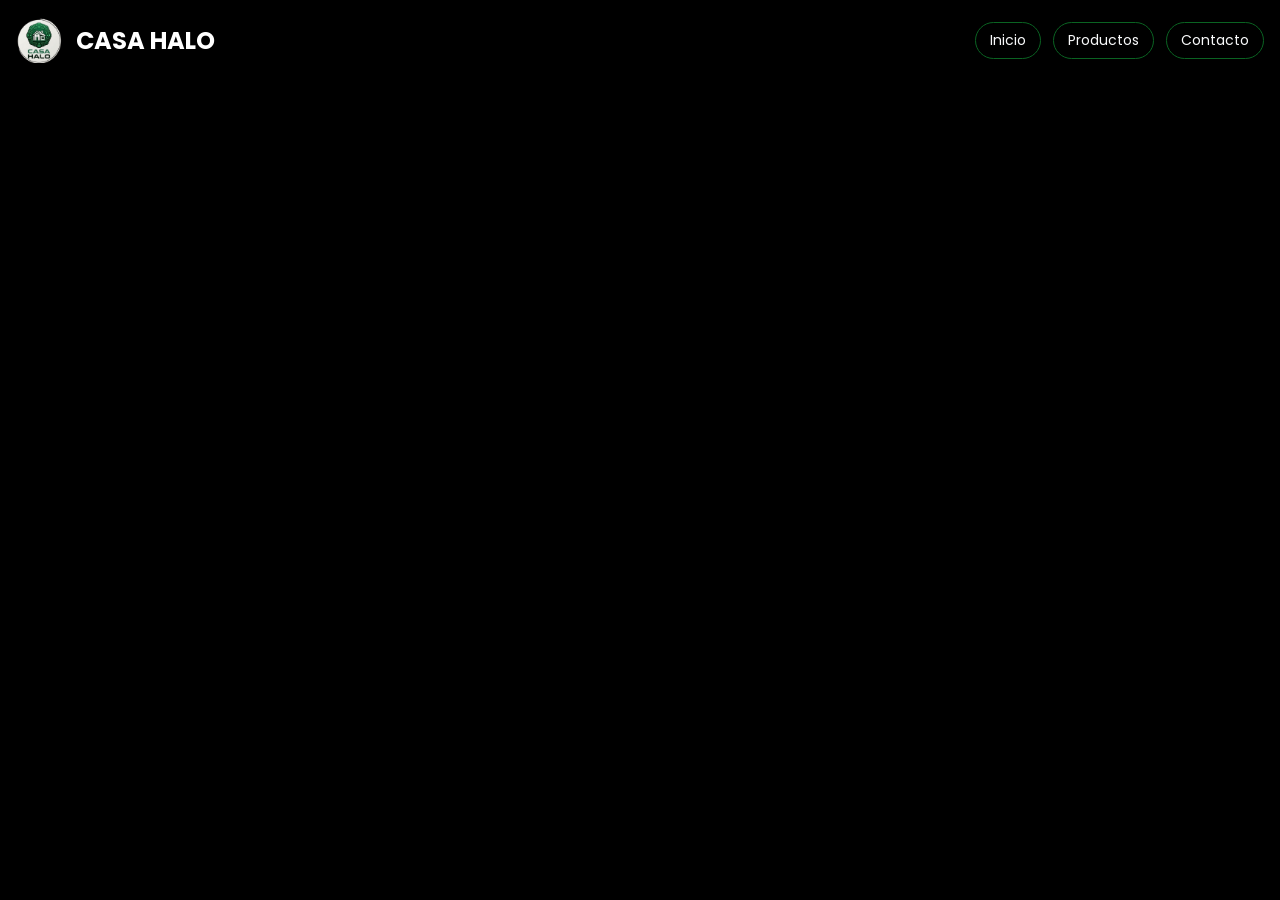
==== Productos.html @ 9bcbed88 "Subiendo html,css e imagenes" ====
<!DOCTYPE html>
<html lang="es">
<head>
  <meta charset="UTF-8">
  <title>Casa Halo</title>
  <link rel="stylesheet" href="estilo.css">
  <link rel="preconnect" href="https://fonts.googleapis.com">
 <link rel="preconnect" href="https://fonts.gstatic.com" crossorigin>
 <link href="https://fonts.googleapis.com/css2?family=Poppins:wght@300;400;600;700&display=swap" rel="stylesheet">
</head>
<body>
  <header>
   <div class="logo">
         <img src="Imagenes/Logo.png" alt="Casa Halo Logo" class="logo-img">
         <span>CASA HALO</span>
            </div>
    <nav class="barra">
      <a href="index.html" class="nav-link">Inicio</a>
      <a href="Productos.html" class="nav-link">Productos</a>
      <a href="Contactos.html" class="nav-link">Contacto</a>
    </nav>
  </header>
---- estilo.css ----
html {
  --color-gray-50: #f9fafb;
  --color-gray-100: #f3f4f6;
  --color-gray-300: #d1d5db;
  --color-gray-700: #374151;
  --color-gray-900: #111827;
  --color-white: #ffffff;

  --color-heading: #0A6322;
  --color-border-strong: #0A6322;

  --font-size-base: 1rem;
  --font-size-sm: 0.875rem;
  --font-size-lg: 1.25rem;
  --font-size-xl: 1.5rem;
  --font-size-2xl: 2rem;

  --space-xs: 0.5rem;
  --space-sm: 0.75rem;
  --space-md: 1rem;
  --space-lg: 1.5rem;
  --space-xl: 2rem;

  --radius-md: 0.75rem;
  --radius-lg: 1.5rem;

  --accent-color: #0A6322;
  --accent-color-strong: #0A6322;

  --text-color-main: var(--color-gray-50);
  --text-color-muted: var(--color-gray-300);

  --surface-color: #000000;
  --surface-alt-color: #0a0a0a;

  --border-color-soft: var(--color-border-strong);

  font-size: 100%;

  --bg: #000;
  --text: #fff;
  --card-bg: #0a0a0a;
}

*,
*::before,
*::after {
  box-sizing: border-box;
}

body {
  margin: 0;
  font-family: "Poppins", sans-serif;
  font-size: var(--font-size-base);
  color: var(--text-color-main);
  background: var(--surface-color);
  min-height: 100vh;
}

.card {
  background: var(--card-bg);
}

img {
  max-width: 100%;
  height: auto;
  display: block;
}

h1, h2, h3 {
  color: var(--color-heading);
}

header {
  display: flex;
  justify-content: space-between;
  align-items: center;
  padding: var(--space-md);
  color: var(--text-color-main);
}

.logo {
  display: flex;
  align-items: center;
  gap: 0.75rem;
  color: white;
  font-weight: 700;
  font-size: 1.5rem;
}

.logo-img {
  width: 3rem;
  height: 3rem;
  object-fit: contain;
}

.logo-icon {
  font-size: var(--font-size-lg);
}

.logo-text {
  font-size: var(--font-size-lg);
}

.barra {
  display: flex;
  flex-wrap: wrap;
  gap: var(--space-sm);
  align-items: center;
}

.nav-link {
  font-size: var(--font-size-sm);
  text-decoration: none;
  color: var(--text-color-main);
  padding: 0.5em 1em;
  border-radius: 999em;
  border: 1px solid var(--color-border-strong);
}

.nav-link:hover {
  background-color: rgba(255, 255, 255, 0.12);
}

.main-layout {
  padding: var(--space-md);
  padding-bottom: var(--space-xl);
}

.theme-switch {
  width: 2rem;
  height: 2rem;
  border-radius: 50%;
  border: 2px solid var(--color-border-strong);
  cursor: pointer;
  position: relative;
  display: flex;
  align-items: center;
  justify-content: center;
  font-size: 1.1rem;
  color: var(--color-heading);
  background: var(--surface-alt-color);
  transition: 0.3s ease;
}

.theme-switch::before {
  content: "🌙";
  transition: 0.3s ease;
}

#theme-toggle:checked + header .theme-switch::before {
  content: "☀️";
}

#theme-toggle:checked ~ * {
  --surface-color: #ffffff;
  --surface-alt-color: #f3f4f6;
  --text-color-main: #111827;
  --text-color-muted: #374151;
  --color-heading: #0A6322;
  --color-border-strong: #0A6322;
  background: var(--surface-color);
  color: var(--text-color-main);
}

.hero {
  display: grid;
  gap: var(--space-lg);
}

.hero-image {
  width: 100%;
  border: 50%;
}

.hero-image-placeholder {
  background: linear-gradient(135deg, var(--accent-color), var(--accent-color-strong));
  border-radius: var(--radius-lg);
  padding: var(--space-xl);
  color: var(--text-color-main);
  text-align: center;
  font-size: var(--font-size-lg);
  border: 1px solid var(--color-border-strong);
}

.hero-content {
  background-color: var(--surface-alt-color);
  border-radius: var(--radius-lg);
  padding: var(--space-lg);
  box-shadow: 0 0.5rem 1.5rem rgba(0, 0, 0, 0.25);
  border: 1px solid var(--color-border-strong);
}

.hero-title {
  margin: 0 0 var(--space-md);
  font-size: var(--font-size-2xl);
}

.hero-text {
  margin: 0 0 var(--space-sm);
  font-size: var(--font-size-sm);
  line-height: 1.6;
  color: var(--text-color-muted);
}

.dashboard {
  margin-top: var(--space-xl);
}

.dashboard-title {
  margin: 0 0 var(--space-md);
  font-size: var(--font-size-xl);
  color: var(--color-white);
}

.dashboard-grid {
  display: grid;
  gap: var(--space-md);
  grid-template-columns: repeat(auto-fill, minmax(300px, 1fr));
}

.card {
  background-color: var(--surface-alt-color);
  border-radius: var(--radius-md);
  padding: var(--space-md);
  border: 1px solid var(--color-border-strong);
}

.card-title {
  margin: 0 0 var(--space-xs);
  font-size: var(--font-size-lg);
}

.card-text {
  margin: 0;
  font-size: var(--font-size-sm);
  color: var(--text-color-muted);
}

footer {
  padding: var(--space-md);
  text-align: center;
  color: var(--color-white);
  font-size: var(--font-size-sm);
}

.footer-text {
  margin: 0;
}

@media (min-width: 48rem) {
  .site-header {
    flex-direction: row;
    justify-content: space-between;
    align-items: center;
  }

  .main-layout {
    max-width: 70rem;
    margin: 0 auto;
  }

  .hero {
    grid-template-columns: 1.1fr 1fr;
    align-items: center;
  }

  .hero-image-placeholder {
    padding: var(--space-xl);
    font-size: var(--font-size-xl);
  }
}
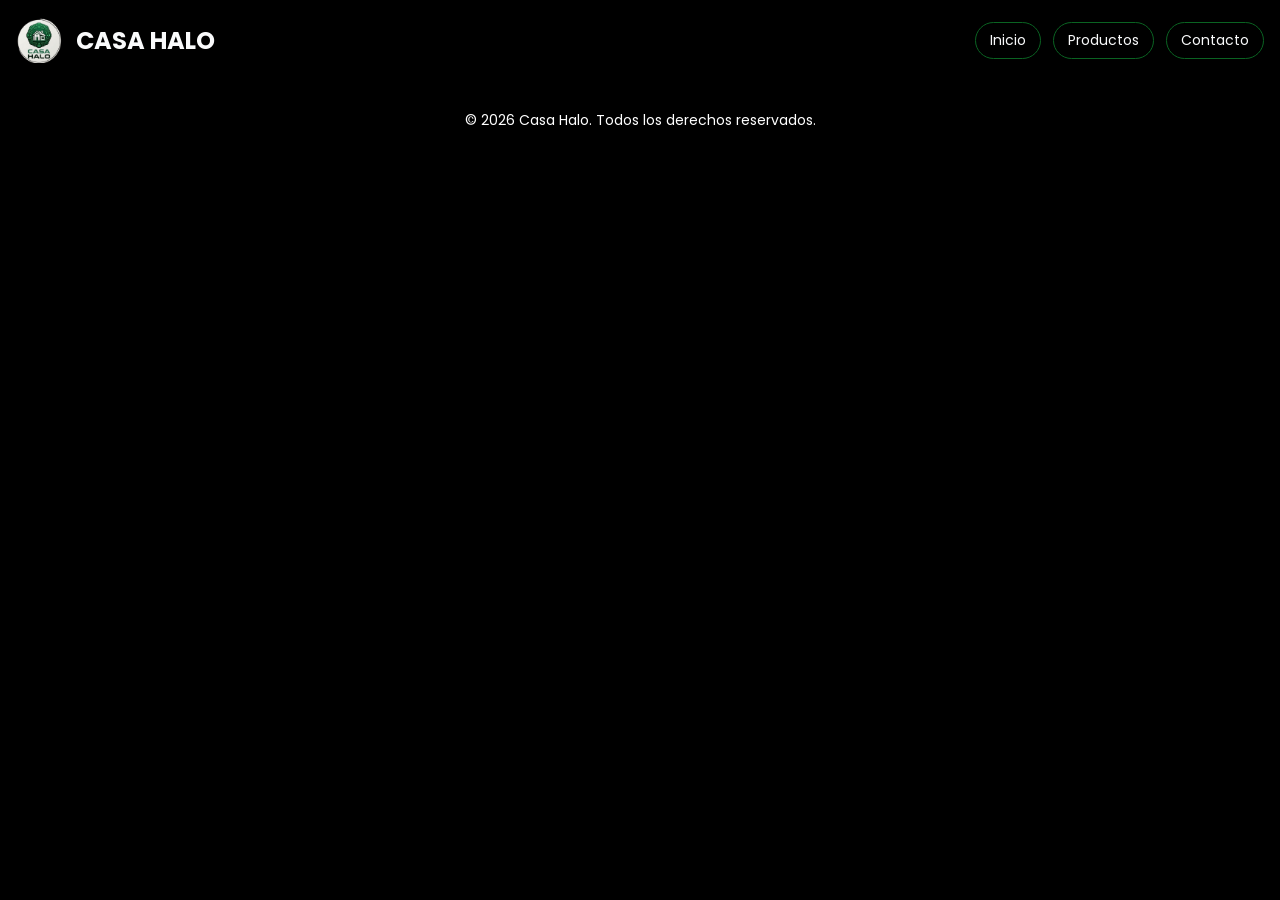
==== commit 74b6cc6f: "Agregado de modo Luz/Oscuro" ====
--- a/Productos.html
+++ b/Productos.html
@@ -19,4 +19,14 @@
       <a href="Productos.html" class="nav-link">Productos</a>
       <a href="Contactos.html" class="nav-link">Contacto</a>
     </nav>
-  </header>+  </header>
+
+
+
+
+   <footer>
+    <p>© 2026 Casa Halo. Todos los derechos reservados.</p>
+  </footer>
+  </div>
+</body>
+</html>
--- a/estilo.css
+++ b/estilo.css
@@ -57,6 +57,14 @@
   min-height: 100vh;
 }
 
+.pagina {
+  min-height: 100vh;
+  background: var(--surface-color);
+  color: var(--text-color-main);
+}
+
+
+
 .card {
   background: var(--card-bg);
 }
@@ -86,6 +94,7 @@
   color: white;
   font-weight: 700;
   font-size: 1.5rem;
+  color: var(--text-color-main);
 }
 
 .logo-img {
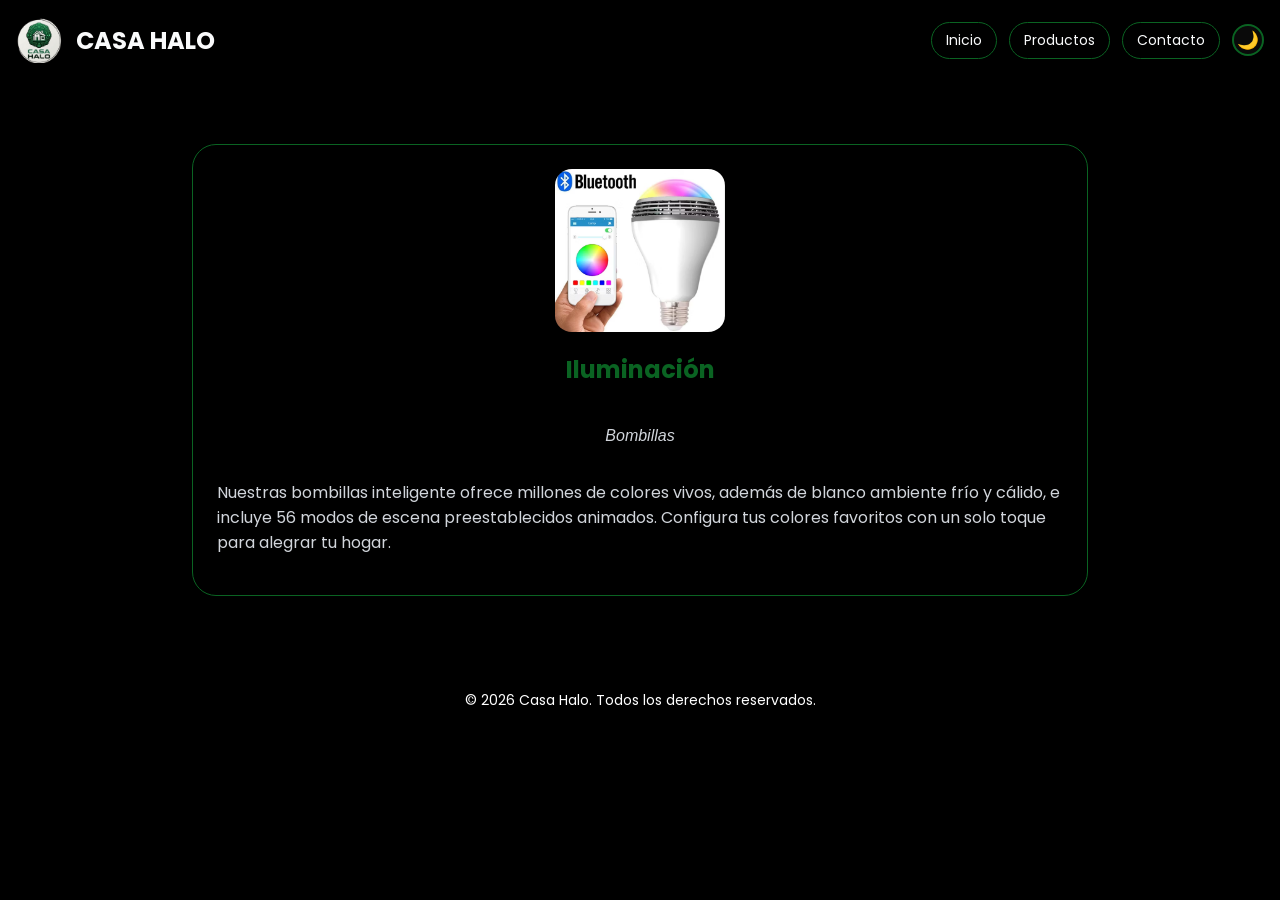
==== commit 8d9b82ea: "Correcciones y mejoras visuales" ====
--- a/Productos.html
+++ b/Productos.html
@@ -9,6 +9,8 @@
  <link href="https://fonts.googleapis.com/css2?family=Poppins:wght@300;400;600;700&display=swap" rel="stylesheet">
 </head>
 <body>
+  <input type="checkbox" id="theme-toggle" hidden>
+   <div class="pagina">
   <header>
    <div class="logo">
          <img src="Imagenes/Logo.png" alt="Casa Halo Logo" class="logo-img">
@@ -18,12 +20,29 @@
       <a href="index.html" class="nav-link">Inicio</a>
       <a href="Productos.html" class="nav-link">Productos</a>
       <a href="Contactos.html" class="nav-link">Contacto</a>
+
+      <label for="theme-toggle" class="theme-switch"></label>
     </nav>
   </header>
+<body>
+
+  <main class="area">
+   <div class="apartado">
+            <img src="Imagenes/Bombilla.avif" class="img-apartado">
+
+            <h2>Iluminación</h2>
+            <p><em>Bombillas</em></p>
+
+            <p>
+                Nuestras bombillas inteligente ofrece millones de colores vivos, además de blanco ambiente frío y cálido, e incluye 56 modos de escena preestablecidos animados.
+                 Configura tus colores favoritos con un solo toque para alegrar tu hogar. 
+            </p>
+        </div>
 
 
 
 
+  </main>
    <footer>
     <p>© 2026 Casa Halo. Todos los derechos reservados.</p>
   </footer>
--- a/estilo.css
+++ b/estilo.css
@@ -62,7 +62,6 @@
   background: var(--surface-color);
   color: var(--text-color-main);
 }
-
 
 
 .card {
@@ -157,11 +156,11 @@
   transition: 0.3s ease;
 }
 
-#theme-toggle:checked + header .theme-switch::before {
+#theme-toggle:checked ~ .pagina header .theme-switch::before {
   content: "☀️";
 }
 
-#theme-toggle:checked ~ * {
+#theme-toggle:checked ~ .pagina {
   --surface-color: #ffffff;
   --surface-alt-color: #f3f4f6;
   --text-color-main: #111827;
@@ -182,6 +181,10 @@
   border: 50%;
 }
 
+.imagen{
+  border-radius: 10%;
+}
+
 .hero-image-placeholder {
   background: linear-gradient(135deg, var(--accent-color), var(--accent-color-strong));
   border-radius: var(--radius-lg);
@@ -244,6 +247,34 @@
   margin: 0;
   font-size: var(--font-size-sm);
   color: var(--text-color-muted);
+}
+
+.apartado{
+flex: 1;
+    color: var(--text-color-muted);
+    border-radius: var(--radius-lg);
+  padding: var(--space-lg);
+  box-shadow: 0 0.5rem 1.5rem rgba(0, 0, 0, 0.25);
+  border: 1px solid var(--color-border-strong);
+    display: flex;
+    flex-direction: column;
+    align-items: center;
+    }
+
+   .img-apartado {
+    width: 20%;
+    height: 10%;
+    object-fit: cover;
+    border-radius: 10%;
+}
+
+.area{
+    max-width: 80%;
+    margin: 0 auto;
+    padding: 5%;
+    display: flex;
+    flex-direction: column;
+    gap: 18px;
 }
 
 footer {
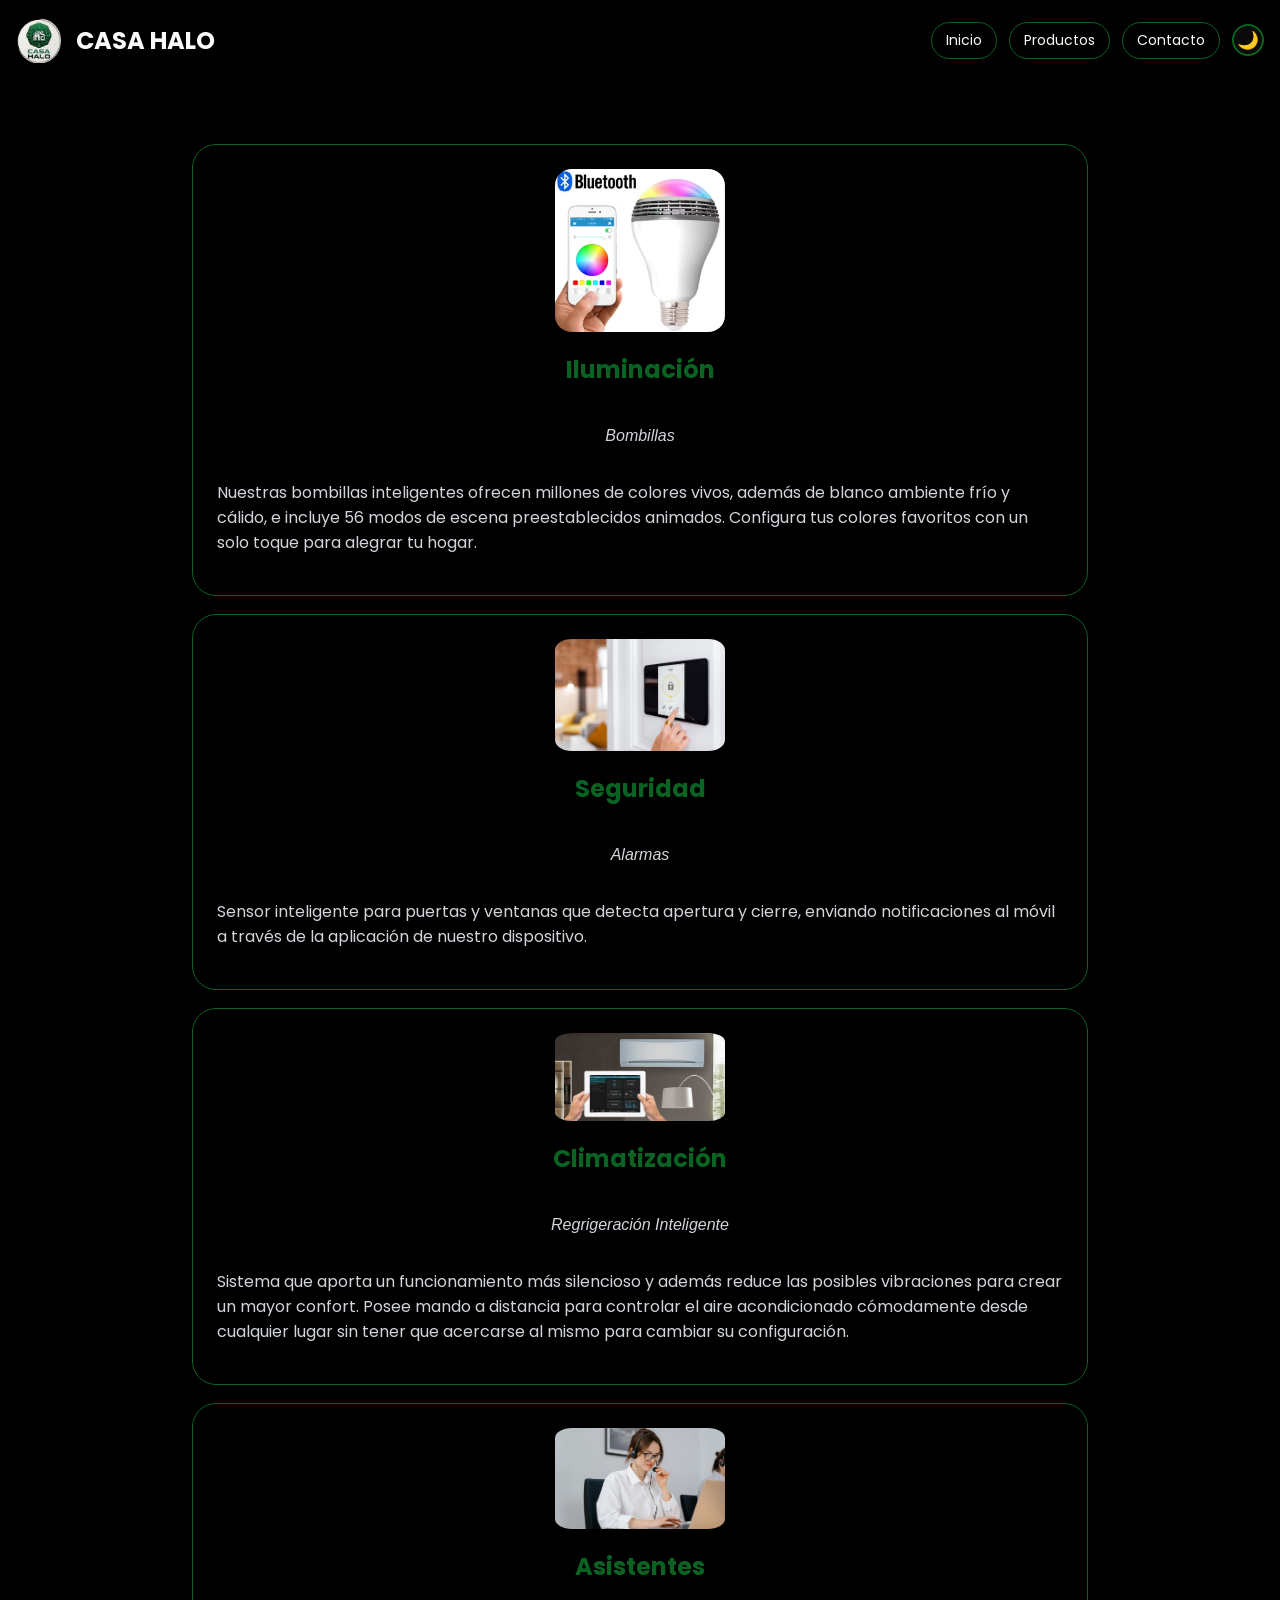
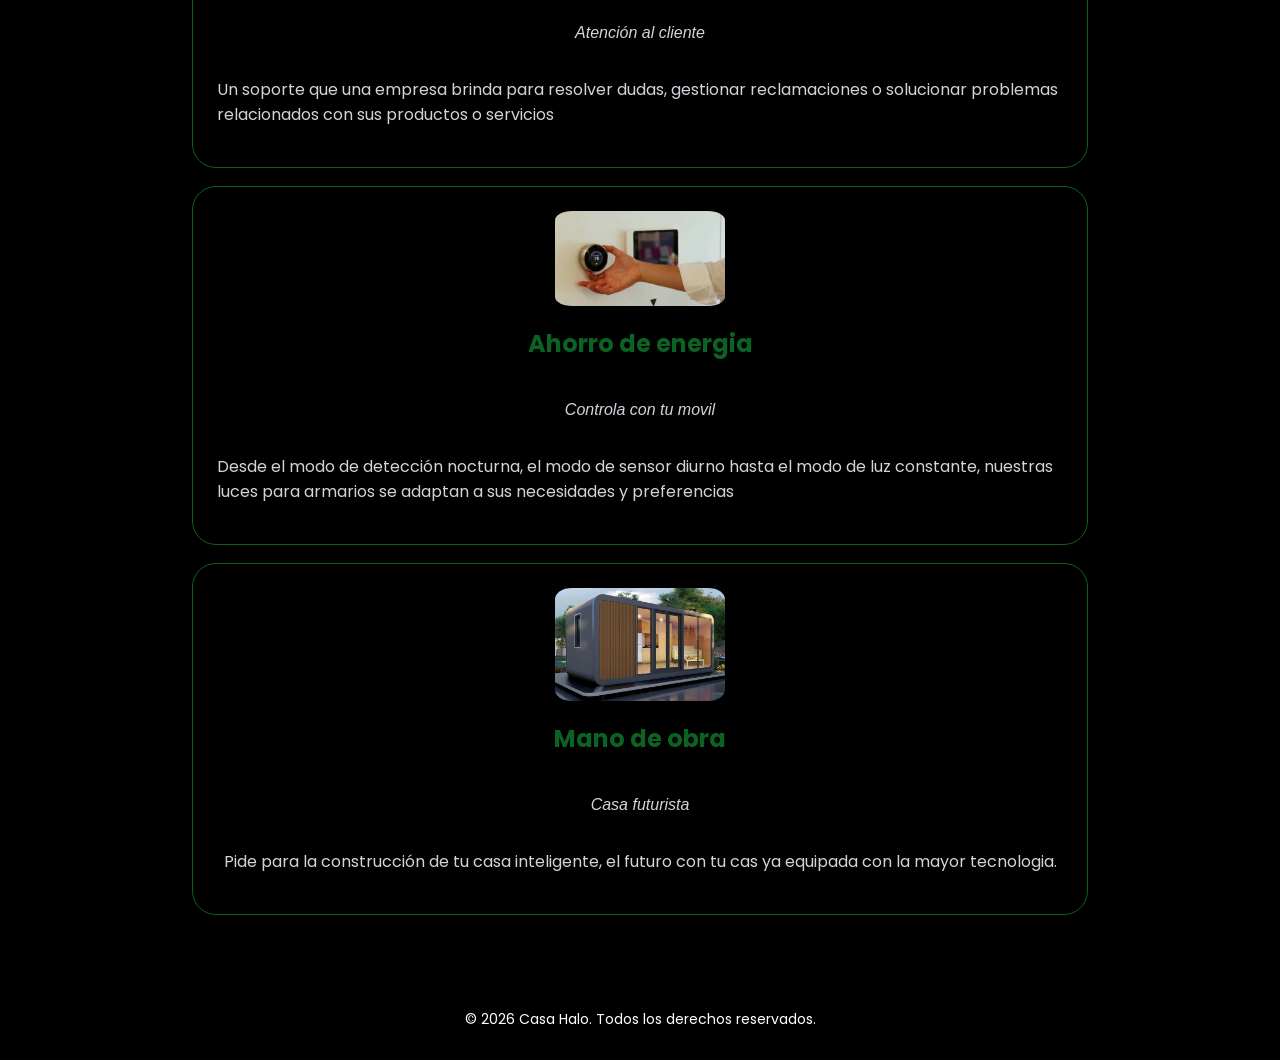
==== commit 5f8d2581: "Actualizacion del html Productos" ====
--- a/Productos.html
+++ b/Productos.html
@@ -34,12 +34,66 @@
             <p><em>Bombillas</em></p>
 
             <p>
-                Nuestras bombillas inteligente ofrece millones de colores vivos, además de blanco ambiente frío y cálido, e incluye 56 modos de escena preestablecidos animados.
+                Nuestras bombillas inteligentes ofrecen millones de colores vivos, además de blanco ambiente frío y cálido, e incluye 56 modos de escena preestablecidos animados.
                  Configura tus colores favoritos con un solo toque para alegrar tu hogar. 
             </p>
         </div>
 
+        <div class="apartado">
+            <img src="Imagenes/Seguridad.jpg" class="img-apartado">
 
+            <h2>Seguridad</h2>
+            <p><em>Alarmas</em></p>
+
+            <p>
+                Sensor inteligente para puertas y ventanas que detecta apertura y cierre, enviando notificaciones al móvil a través de la aplicación de nuestro dispositivo.
+            </p>
+        </div>
+
+         <div class="apartado">
+            <img src="Imagenes/Climatizador.jpeg" class="img-apartado">
+
+            <h2>Climatización</h2>
+            <p><em>Regrigeración Inteligente</em></p>
+
+            <p>
+               Sistema que aporta un funcionamiento más silencioso y además reduce las posibles vibraciones para crear un mayor confort. 
+               Posee mando a distancia para controlar el aire acondicionado cómodamente desde cualquier lugar sin tener que acercarse al mismo para cambiar su configuración.
+            </p>
+        </div>
+
+        <div class="apartado">
+            <img src="Imagenes/Atencion.jpg" class="img-apartado">
+
+            <h2>Asistentes</h2>
+            <p><em>Atención al cliente</em></p>
+
+            <p>
+              Un soporte que una empresa brinda para resolver dudas, gestionar reclamaciones o solucionar problemas relacionados con sus productos o servicios
+            </p>
+        </div>
+
+        <div class="apartado">
+            <img src="Imagenes/Ahorro.jpg" class="img-apartado">
+
+            <h2>Ahorro de energia</h2>
+            <p><em>Controla con tu movil</em></p>
+
+            <p>
+              Desde el modo de detección nocturna, el modo de sensor diurno hasta el modo de luz constante, nuestras luces para armarios se adaptan a sus necesidades y preferencias
+            </p>
+        </div>
+
+          <div class="apartado">
+            <img src="Imagenes/CasaHalo2.avif" class="img-apartado">
+
+            <h2>Mano de obra</h2>
+            <p><em>Casa futurista</em></p>
+
+            <p>
+              Pide para la construcción de tu casa inteligente, el futuro con tu cas ya equipada con la mayor tecnologia.
+            </p>
+        </div>
 
 
   </main>
--- a/estilo.css
+++ b/estilo.css
@@ -262,8 +262,14 @@
     }
 
    .img-apartado {
-    width: 20%;
-    height: 10%;
+    width: 20% !important;
+    height: 10% !important;
+    object-fit: cover;
+    border-radius: 10%;
+}
+.img-apartado2 {
+    width: 40%;
+    height: 20%;
     object-fit: cover;
     border-radius: 10%;
 }
